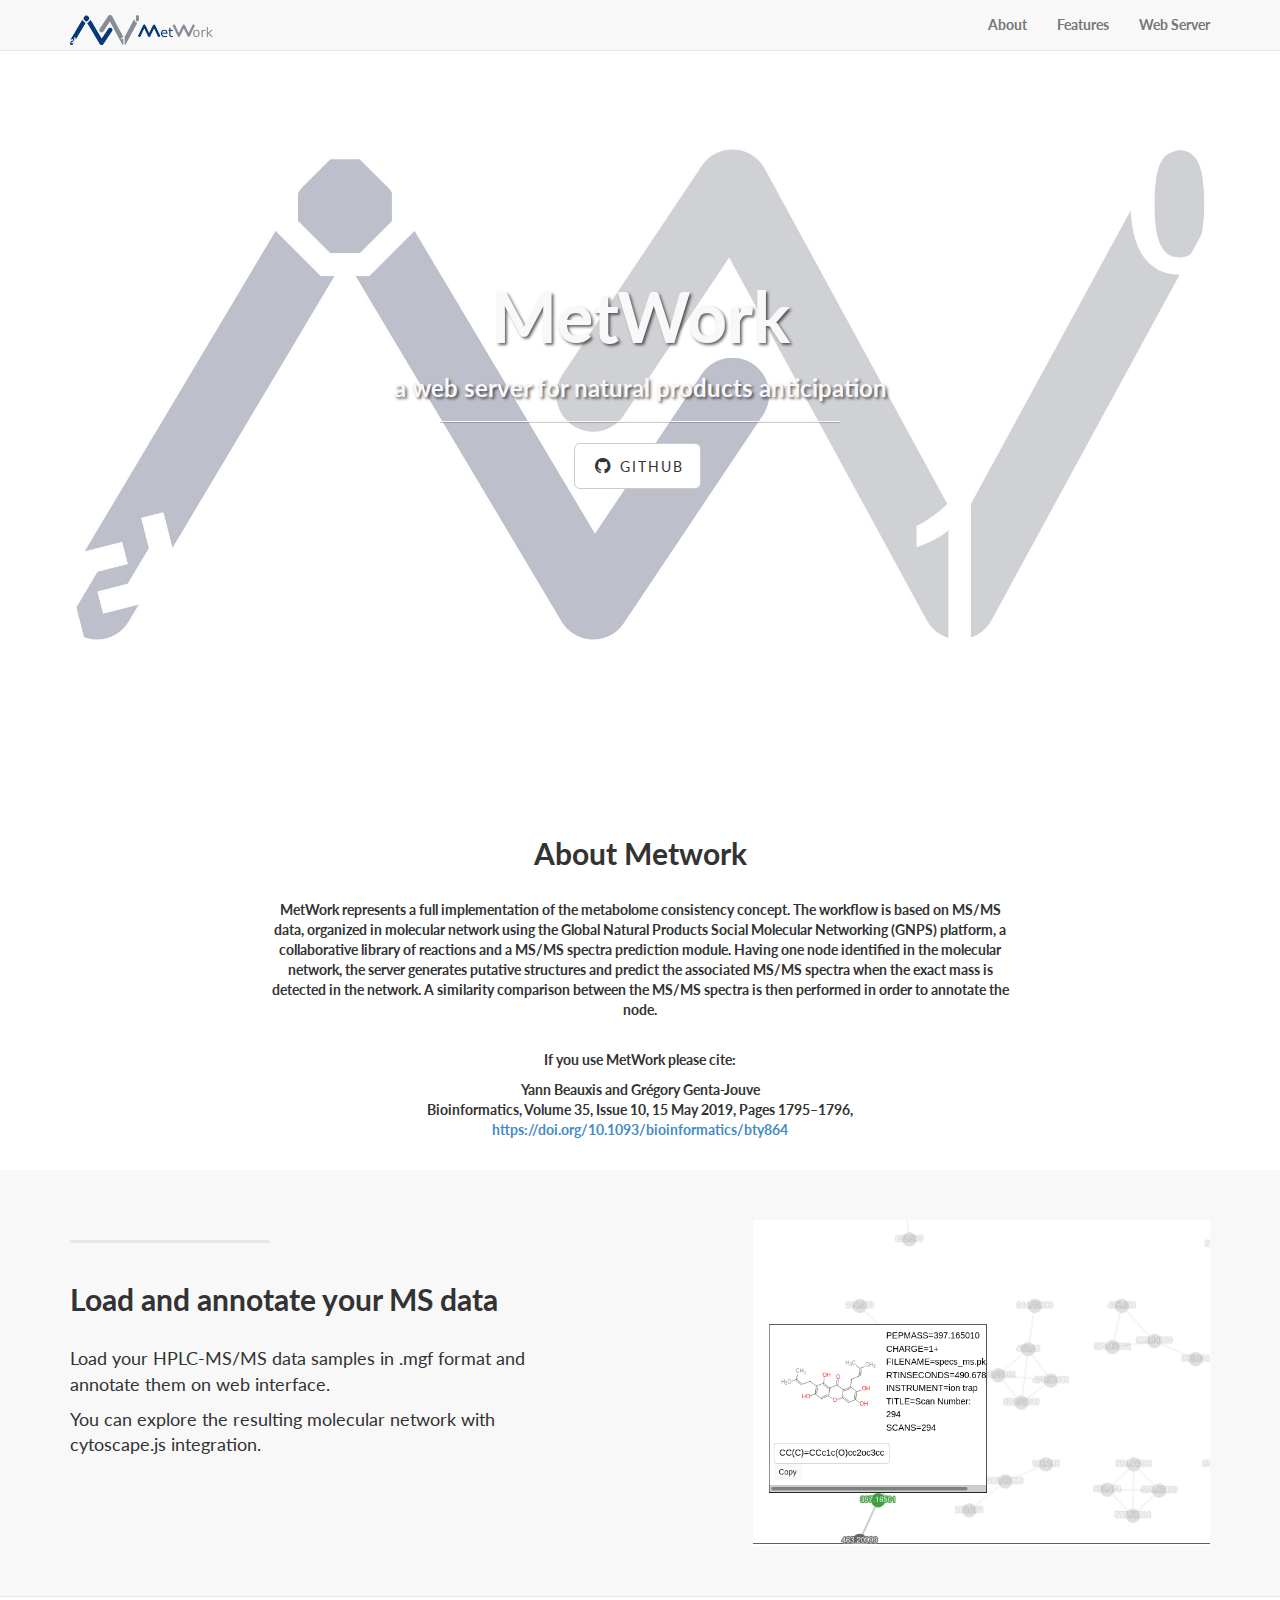
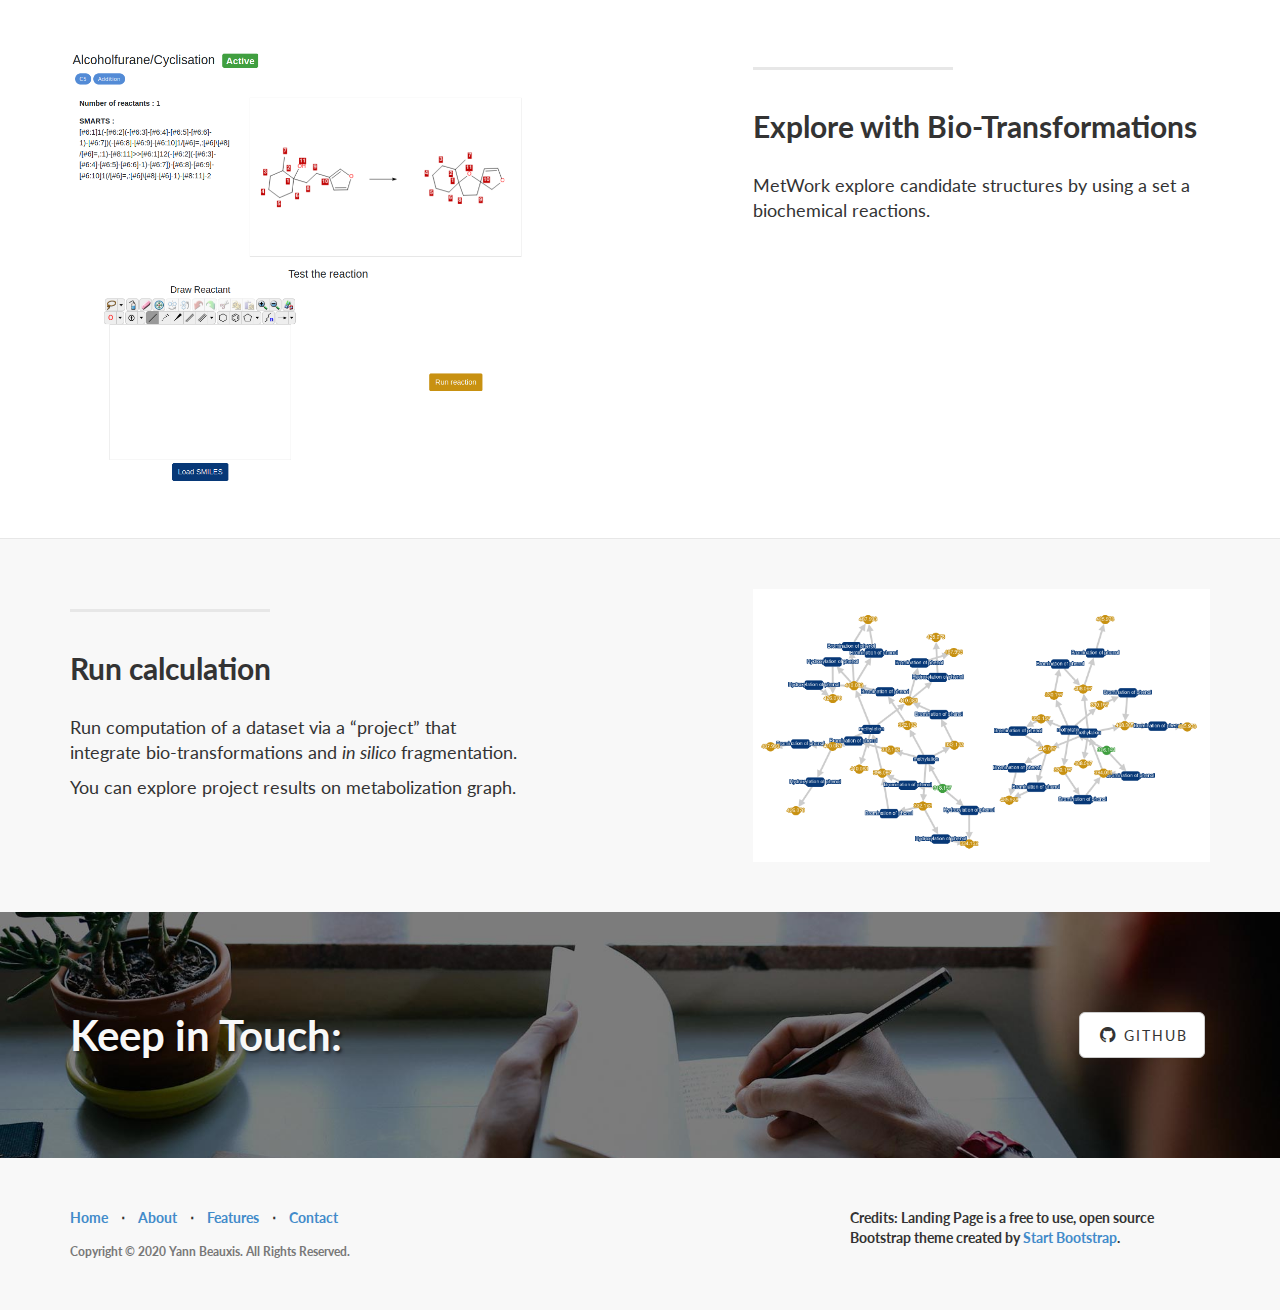
==== index.html @ 69a97849 "init" ====
<!DOCTYPE html>
<html>
	<head>

    <meta charset="utf-8">
    <meta http-equiv="X-UA-Compatible" content="IE=edge">
    <meta name="viewport" content="width=device-width, initial-scale=1">
    <meta name="description" content="MetWork landing pagfe
">
    <meta name="author" content="Yann Beauxis">

    <title>MetWork</title>

    <!-- Bootstrap Core CSS -->
    <link href="css/bootstrap.min.css" rel="stylesheet">

    <!-- Custom CSS -->
    <link href="css/landing-page.css" rel="stylesheet">

    <!-- Custom Fonts -->
    <link href="font-awesome-4.1.0/css/font-awesome.min.css" rel="stylesheet" type="text/css">
    <link href="http://fonts.googleapis.com/css?family=Lato:300,400,700,300italic,400italic,700italic" rel="stylesheet" type="text/css">

    <!-- HTML5 Shim and Respond.js IE8 support of HTML5 elements and media queries -->
    <!-- WARNING: Respond.js doesn't work if you view the page via file:// -->
    <!--[if lt IE 9]>
        <script src="https://oss.maxcdn.com/libs/html5shiv/3.7.0/html5shiv.js"></script>
        <script src="https://oss.maxcdn.com/libs/respond.js/1.4.2/respond.min.js"></script>
    <![endif]-->

</head>

	<body>
		<!-- Navigation -->
<nav class="navbar navbar-default navbar-fixed-top" role="navigation">

    <div class="container">
        <!-- Brand and toggle get grouped for better mobile display -->
        <div class="navbar-header page-scroll">
            <button type="button" class="navbar-toggle" data-toggle="collapse"
                data-target="#bs-example-navbar-collapse-1">
                <span class="sr-only">Toggle navigation</span>
                <span class="icon-bar"></span>
                <span class="icon-bar"></span>
                <span class="icon-bar"></span>
            </button>
            <a class="navbar-brand page-scroll" href="#home">
                <img src="img/logo-text-inline.png" height="30" alt="MetWork ">
            </a>
        </div>
        <!-- Collect the nav links, forms, and other content for toggling -->
        <div class="collapse navbar-collapse" id="bs-example-navbar-collapse-1">
            <ul class="nav navbar-nav navbar-right">
                <li>
                    <a class="page-scroll" href="#about">About</a>
                </li>
                <li>
                    <a class="page-scroll" href="#features">Features</a>
                </li>
                <li>
                    <a href="https://metwork.pharmacie.parisdescartes.fr/">Web Server</a>
                </li>
                <!-- <li>
                    <a class="page-scroll" href="#contact">Contact</a>
                </li> -->
            </ul>
        </div>
        <!-- /.navbar-collapse -->
    </div>
    <!-- /.container -->
</nav>

<section id="home">
    <!-- Header -->
    <div class="intro-header">

        <div class="container">

            <div class="row">
                <div class="col-lg-12">
                    <div class="intro-message">
                        <h1>MetWork</h1>
                        <h3>a web server for natural products anticipation</h3>
                        <hr class="intro-divider">
                        <ul class="list-inline intro-social-buttons">
                            
                            <li>
                                <a href="https://github.com/metwork-project/metwork-frontend" class="btn btn-default btn-lg"><i
                                        class="fa fa-github fa-fw"></i> <span
                                        class="network-name">github</span></a>
                            </li>
                            
                        </ul>
                    </div>
                </div>
            </div>

        </div>
        <!-- /.container -->

    </div>
    <!-- /.intro-header -->
</section>
		<!-- About Section -->
<section id="about" class="container content-section text-center">
  <div class="row">
    <div class="col-lg-8 col-lg-offset-2">
      <br /><br />
      <h2>About Metwork</h2>
      <br />
      <p>MetWork represents a full implementation of the metabolome consistency concept. The workflow is based on MS/MS
        data,
        organized in molecular network using the Global Natural Products Social Molecular Networking (GNPS) platform, a
        collaborative library of reactions and a MS/MS spectra prediction module. Having one node identified in the
        molecular network, the server generates putative structures and predict the associated MS/MS spectra when the
        exact mass is detected in the network. A similarity comparison between the MS/MS spectra is then performed in
        order to annotate the node.</p>

      <br />
      <p>If you use MetWork please cite:</p>
      <p>
        Yann Beauxis and Grégory Genta-Jouve
        <br />
        Bioinformatics, Volume 35, Issue 10, 15 May 2019, Pages 1795–1796,
        <br />
        <a href="https://doi.org/10.1093/bioinformatics/bty864" target="_blank">
          https://doi.org/10.1093/bioinformatics/bty864
        </a>
      </p>
      <br />
    </div>
  </div>
</section>
		<section id="features">
    <!-- Page Content -->
    
    
    
    <div class="content-section-a">

        <div class="container">

            <div class="row">
                <div class="col-lg-5 col-sm-6">
                    <hr class="section-heading-spacer">
                    <div class="clearfix"></div>
                    <h2 class="section-heading">Load and annotate your MS data</h2>
                    <div class="lead"><p>Load your HPLC-MS/MS data samples in .mgf format and annotate them on web interface.</p>

<p>You can explore the resulting molecular network with cytoscape.js integration.</p>
</div>
                </div>
                <div class="col-lg-5 col-lg-offset-2 col-sm-6">
                    <img class="img-responsive" src="img/features/data.png" alt="">
                </div>
            </div>

        </div>
        <!-- /.container -->

    </div>
    <!-- /.content-section-a -->
    
    
    
    

    <div class="content-section-b">

        <div class="container">

            <div class="row">
                <div class="col-lg-5 col-lg-offset-1 col-sm-push-6  col-sm-6">
                    <hr class="section-heading-spacer">
                    <div class="clearfix"></div>
                    <h2 class="section-heading">Explore with Bio-Transformations</h2>
                    <div class="lead"><p>MetWork explore candidate structures by using a set a biochemical reactions.</p>
</div>
                </div>
                <div class="col-lg-5 col-sm-pull-6  col-sm-6">
                    <img class="img-responsive" src="img/features/reactions.png" alt="">
                </div>
            </div>

        </div>
        <!-- /.container -->

    </div>
    <!-- /.content-section-b -->
    
    
    
    
    <div class="content-section-a">

        <div class="container">

            <div class="row">
                <div class="col-lg-5 col-sm-6">
                    <hr class="section-heading-spacer">
                    <div class="clearfix"></div>
                    <h2 class="section-heading">Run calculation</h2>
                    <div class="lead"><p>Run computation of a dataset via a “project” that integrate bio-transformations and <i>in silico</i> fragmentation.</p>

<p>You can explore project results on metabolization graph.</p>
</div>
                </div>
                <div class="col-lg-5 col-lg-offset-2 col-sm-6">
                    <img class="img-responsive" src="img/features/projects.png" alt="">
                </div>
            </div>

        </div>
        <!-- /.container -->

    </div>
    <!-- /.content-section-a -->
    
    
</section>
		<section id="contact">
	<div class="banner">
		<div class="container">

			<div class="row">
				<div class="col-lg-6">
					<h2>Keep in Touch:</h2>
				</div>
				<div class="col-lg-6">
					<ul class="list-inline banner-social-buttons">
						
						<li>
							<a href="https://github.com/metwork-project/metwork-frontend" class="btn btn-default btn-lg"><i class="fa fa-github fa-fw"></i> <span class="network-name">github</span></a>
						</li>
						
					</ul>
				</div>
			</div>

		</div>
		<!-- /.container -->

	</div>
</section>
<!-- /.banner -->
		<!-- Footer -->
<footer>
    <div class="container">
        <div class="row">
            <div class="col-md-8">
                <ul class="list-inline">
                    <li>
                        <a href="#home">Home</a>
                    </li>
                    <li class="footer-menu-divider">&sdot;</li>
                    <li>
                        <a href="#about">About</a>
                    </li>
                    <li class="footer-menu-divider">&sdot;</li>
                    <li>
                        <a href="#features">Features</a>
                    </li>
                    <li class="footer-menu-divider">&sdot;</li>
                    <li>
                        <a href="#contact">Contact</a>
                    </li>
                </ul>
                <p class="copyright text-muted small">Copyright &copy; 2020 Yann Beauxis. All Rights Reserved.</p>
            </div>
            <div class="col-md-4">
                Credits: Landing Page is a free to use, open source Bootstrap theme created by <a href="http://startbootstrap.com/">Start Bootstrap</a>.
            </div>
        </div>
    </div>
</footer>
		<!-- jQuery Version 1.11.0 -->
<script src="js/jquery-1.11.0.js"></script>

<!-- Plugin JavaScript -->
    <script src="js/jquery.easing.min.js"></script>

<!-- Bootstrap Core JavaScript -->
<script src="js/bootstrap.min.js"></script>

<!-- Custom Theme JavaScript -->
<script src="js/landing-page.js"></script>

	</body>
</html>
---- css/landing-page.css ----
/*!
 * Start Bootstrap - Landing Page Bootstrap Theme (http://startbootstrap.com)
 * Code licensed under the Apache License v2.0.
 * For details, see http://www.apache.org/licenses/LICENSE-2.0.
 */

body,
html {
    width: 100%;
    height: 100%;
}

body,
h1,
h2,
h3,
h4,
h5,
h6 {
    font-family: "Lato","Helvetica Neue",Helvetica,Arial,sans-serif;
    font-weight: 700;
}

.lead {
    font-size: 18px;
    font-weight: 400;
}

.intro-header {
    padding-top: 50px; /* If you're making other pages, make sure there is 50px of padding to make sure the navbar doesn't overlap content! */
    padding-bottom: 50px;
    text-align: center;
    color: #f8f8f8;
    background: url(../img/intro-bg.jpg) no-repeat center center;
    background-size: cover;
}

.intro-message {
    position: relative;
    padding-top: 20%;
    padding-bottom: 20%;
}

.intro-message > h1 {
    margin: 0;
    text-shadow: 2px 2px 3px rgba(0,0,0,0.6);
    font-size: 5em;
}

.intro-divider {
    width: 400px;
    border-top: 1px solid #f8f8f8;
    border-bottom: 1px solid rgba(0,0,0,0.2);
}

.intro-message > h3 {
    text-shadow: 2px 2px 3px rgba(0,0,0,0.6);
}

@media(max-width:767px) {
    .intro-message {
        padding-bottom: 15%;
    }

    .intro-message > h1 {
        font-size: 3em;
    }

    ul.intro-social-buttons > li {
        display: block;
        margin-bottom: 20px;
        padding: 0;
    }

    ul.intro-social-buttons > li:last-child {
        margin-bottom: 0;
    }

    .intro-divider {
        width: 100%;
    }
}

.network-name {
    text-transform: uppercase;
    font-size: 14px;
    font-weight: 400;
    letter-spacing: 2px;
}

.content-section-a {
    padding: 50px 0;
    background-color: #f8f8f8;
}

.content-section-b {
    padding: 50px 0;
    border-top: 1px solid #e7e7e7;
    border-bottom: 1px solid #e7e7e7;
}

.section-heading {
    margin-bottom: 30px;
}

.section-heading-spacer {
    float: left;
    width: 200px;
    border-top: 3px solid #e7e7e7;
}

.banner {
    padding: 100px 0;
    color: #f8f8f8;
    background: url(../img/banner-bg.jpg) no-repeat center center;
    background-size: cover;
}

.banner h2 {
    margin: 0;
    text-shadow: 2px 2px 3px rgba(0,0,0,0.6);
    font-size: 3em;
}

.banner ul {
    margin-bottom: 0;
}

.banner-social-buttons {
    float: right;
    margin-top: 0;
}

@media(max-width:1199px) {
    ul.banner-social-buttons {
        float: left;
        margin-top: 15px;
    }
}

@media(max-width:767px) {
    .banner h2 {
        margin: 0;
        text-shadow: 2px 2px 3px rgba(0,0,0,0.6);
        font-size: 3em;
    }

    ul.banner-social-buttons > li {
        display: block;
        margin-bottom: 20px;
        padding: 0;
    }

    ul.banner-social-buttons > li:last-child {
        margin-bottom: 0;
    }
}

footer {
    padding: 50px 0;
    background-color: #f8f8f8;
}

p.copyright {
    margin: 15px 0 0;
}
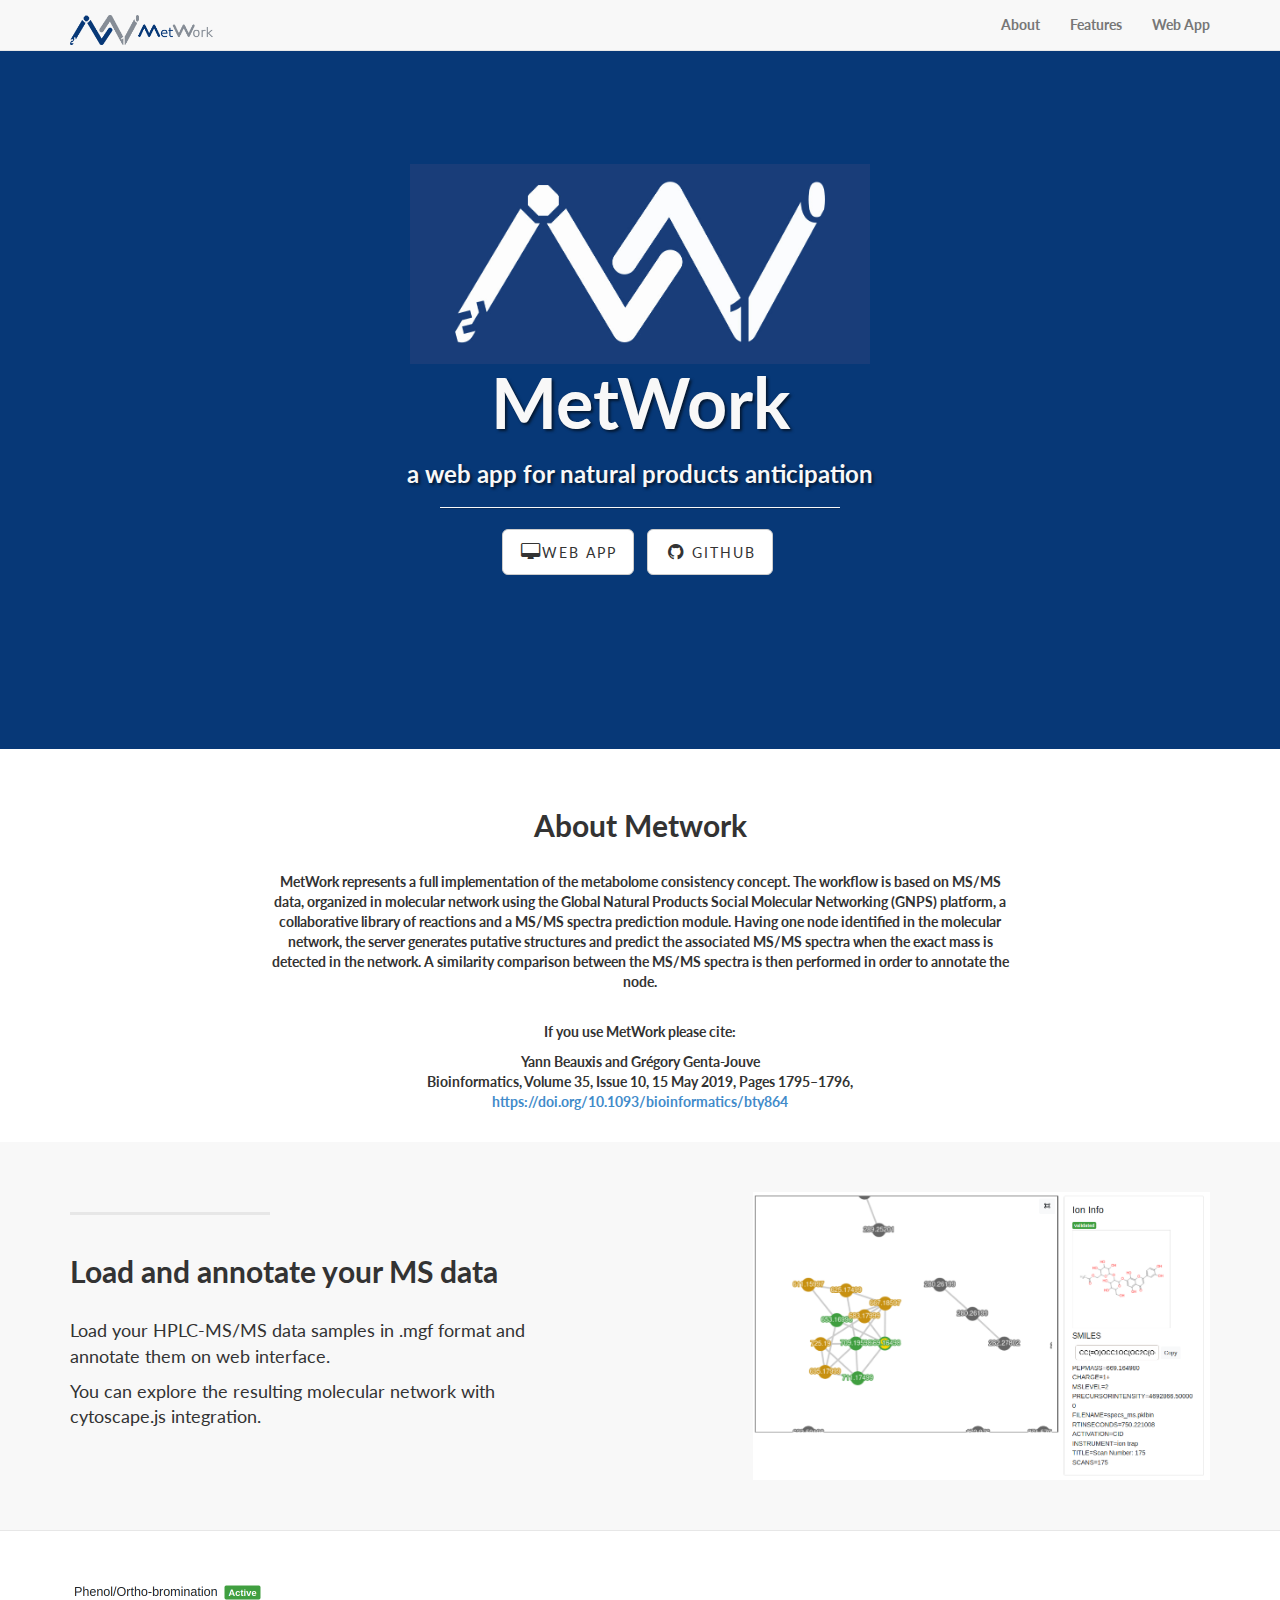
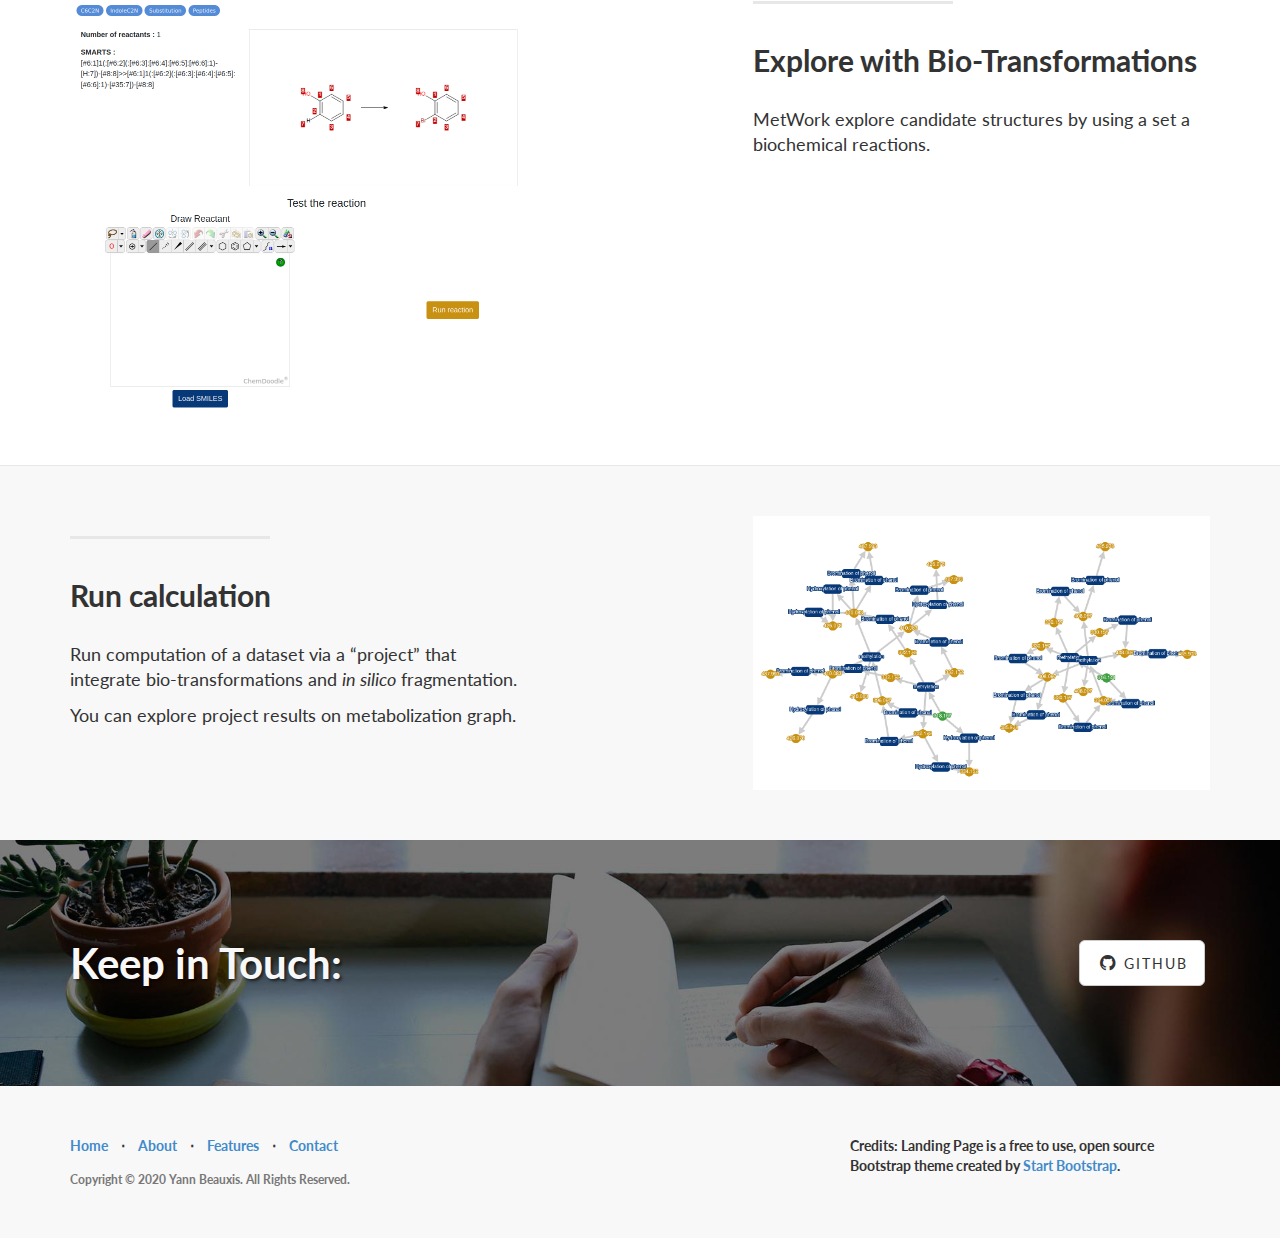
==== commit 77840948: "update" ====
--- a/index.html
+++ b/index.html
@@ -19,7 +19,9 @@
 
     <!-- Custom Fonts -->
     <link href="font-awesome-4.1.0/css/font-awesome.min.css" rel="stylesheet" type="text/css">
-    <link href="http://fonts.googleapis.com/css?family=Lato:300,400,700,300italic,400italic,700italic" rel="stylesheet" type="text/css">
+    <link href="http://fonts.googleapis.com/css?family=Lato:300,400,700,300italic,400italic,700italic" rel="stylesheet"
+        type="text/css">
+    <link rel="icon" href="/img/favicon.svg">
 
     <!-- HTML5 Shim and Respond.js IE8 support of HTML5 elements and media queries -->
     <!-- WARNING: Respond.js doesn't work if you view the page via file:// -->
@@ -58,7 +60,7 @@
                     <a class="page-scroll" href="#features">Features</a>
                 </li>
                 <li>
-                    <a href="https://metwork.pharmacie.parisdescartes.fr/">Web Server</a>
+                    <a href="https://metwork.pharmacie.parisdescartes.fr/">Web App</a>
                 </li>
                 <!-- <li>
                     <a class="page-scroll" href="#contact">Contact</a>
@@ -79,17 +81,24 @@
             <div class="row">
                 <div class="col-lg-12">
                     <div class="intro-message">
+                        <img src="img/intro-bg.jpg" height="200px">
                         <h1>MetWork</h1>
-                        <h3>a web server for natural products anticipation</h3>
+                        <h3>a web app for natural products anticipation</h3>
                         <hr class="intro-divider">
                         <ul class="list-inline intro-social-buttons">
+                            <li>
+                                <a href="https://metwork.pharmacie.parisdescartes.fr" class="btn btn-default btn-lg">
+                                    <i class="fa fa-desktop fa-fw"></i><span class="network-name">Web
+                                        App</span></a>
+                            </li>
                             
                             <li>
-                                <a href="https://github.com/metwork-project/metwork-frontend" class="btn btn-default btn-lg"><i
+                                <a href="https://github.com/metwork-project" class="btn btn-default btn-lg"><i
                                         class="fa fa-github fa-fw"></i> <span
                                         class="network-name">github</span></a>
                             </li>
                             
+
                         </ul>
                     </div>
                 </div>
@@ -230,7 +239,7 @@
 					<ul class="list-inline banner-social-buttons">
 						
 						<li>
-							<a href="https://github.com/metwork-project/metwork-frontend" class="btn btn-default btn-lg"><i class="fa fa-github fa-fw"></i> <span class="network-name">github</span></a>
+							<a href="https://github.com/metwork-project" class="btn btn-default btn-lg"><i class="fa fa-github fa-fw"></i> <span class="network-name">github</span></a>
 						</li>
 						
 					</ul>
--- a/css/landing-page.css
+++ b/css/landing-page.css
@@ -31,14 +31,14 @@
     padding-bottom: 50px;
     text-align: center;
     color: #f8f8f8;
-    background: url(../img/intro-bg.jpg) no-repeat center center;
+    background-color:#073877ff;
     background-size: cover;
 }
 
 .intro-message {
     position: relative;
-    padding-top: 20%;
-    padding-bottom: 20%;
+    padding-top: 10%;
+    padding-bottom: 10%;
 }
 
 .intro-message > h1 {
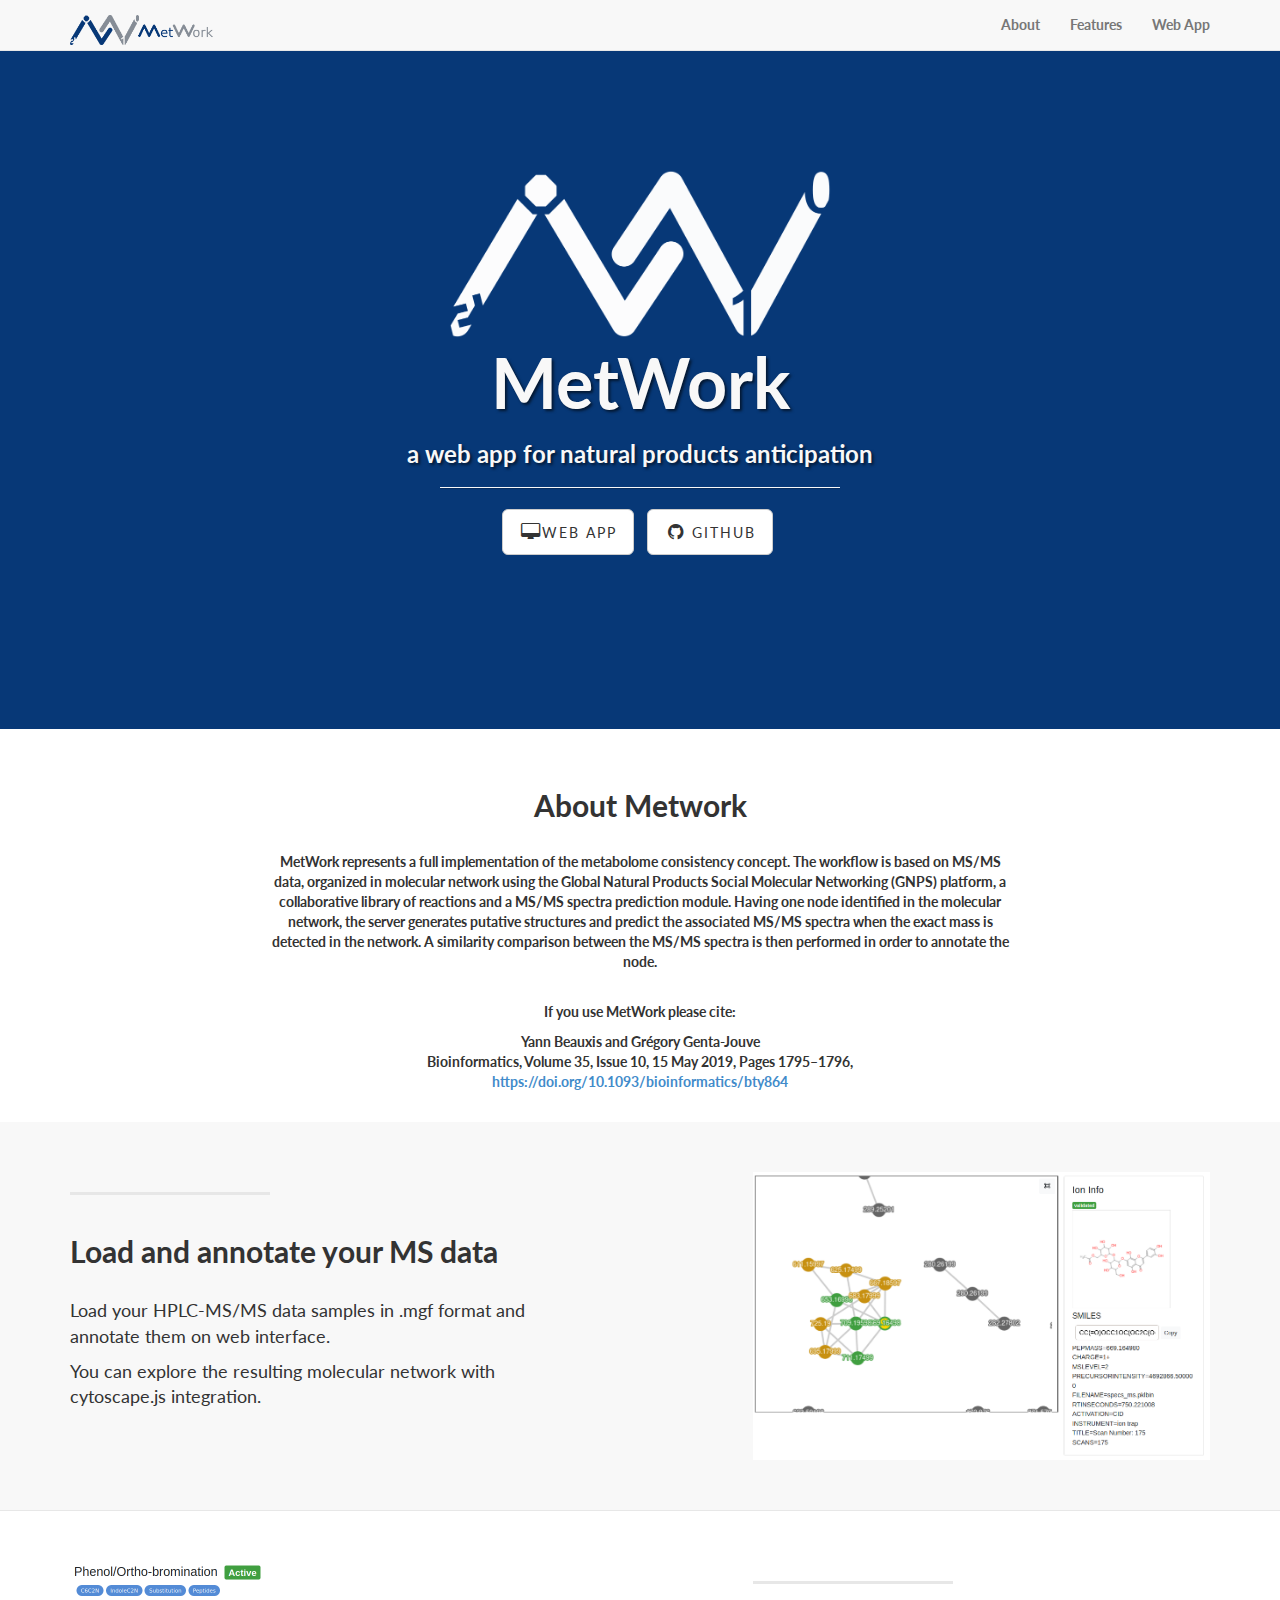
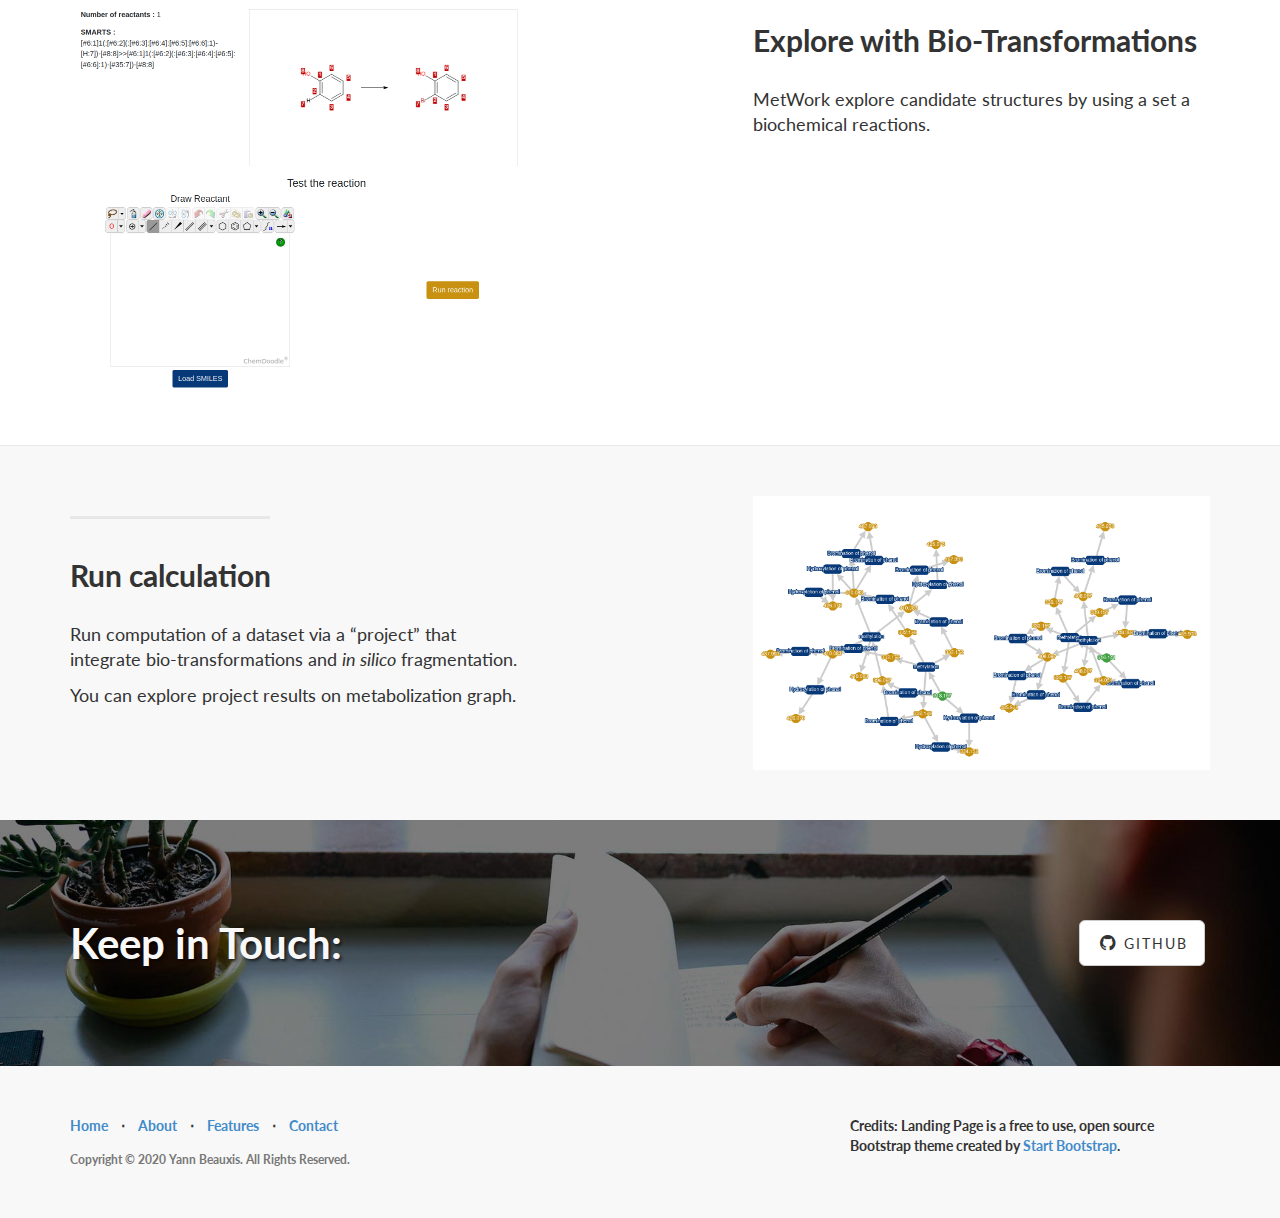
==== commit 5433c21d: "update logo png" ====
--- a/index.html
+++ b/index.html
@@ -81,7 +81,7 @@
             <div class="row">
                 <div class="col-lg-12">
                     <div class="intro-message">
-                        <img src="img/intro-bg.jpg" height="200px">
+                        <img src="img/intro-bg.png" height="180px">
                         <h1>MetWork</h1>
                         <h3>a web app for natural products anticipation</h3>
                         <hr class="intro-divider">
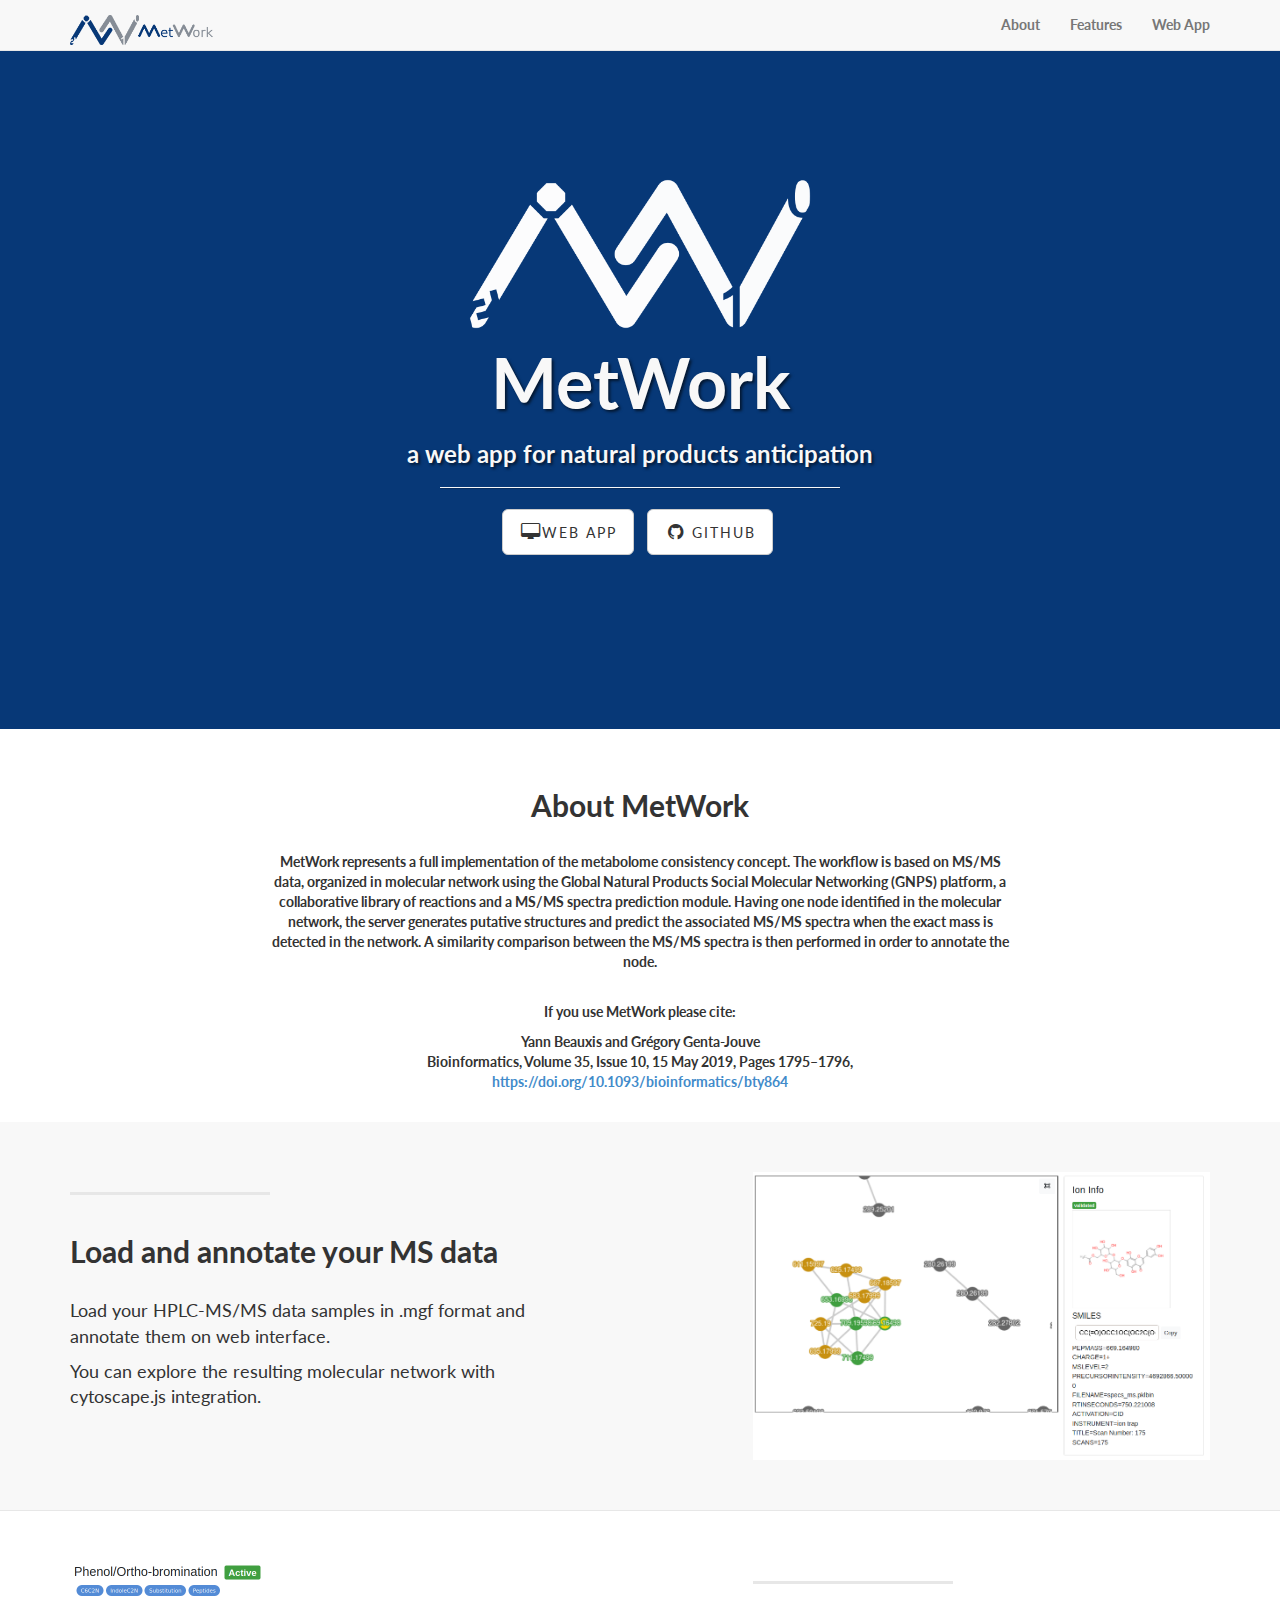
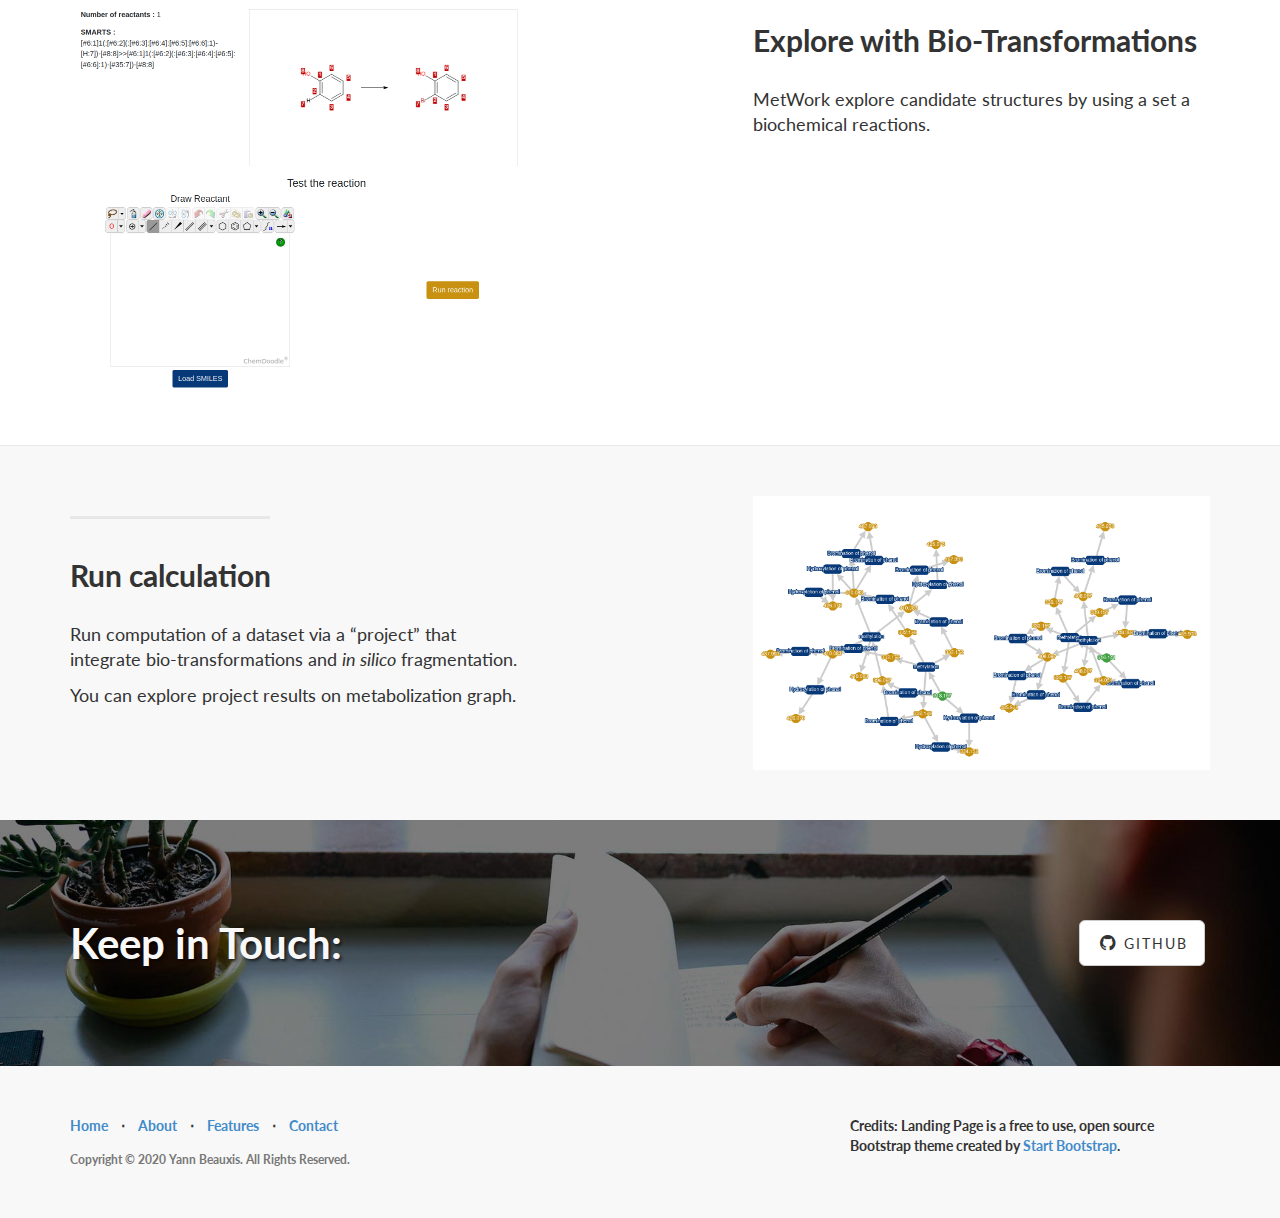
==== commit ad882ce9: "update" ====
--- a/index.html
+++ b/index.html
@@ -115,7 +115,7 @@
   <div class="row">
     <div class="col-lg-8 col-lg-offset-2">
       <br /><br />
-      <h2>About Metwork</h2>
+      <h2>About MetWork</h2>
       <br />
       <p>MetWork represents a full implementation of the metabolome consistency concept. The workflow is based on MS/MS
         data,
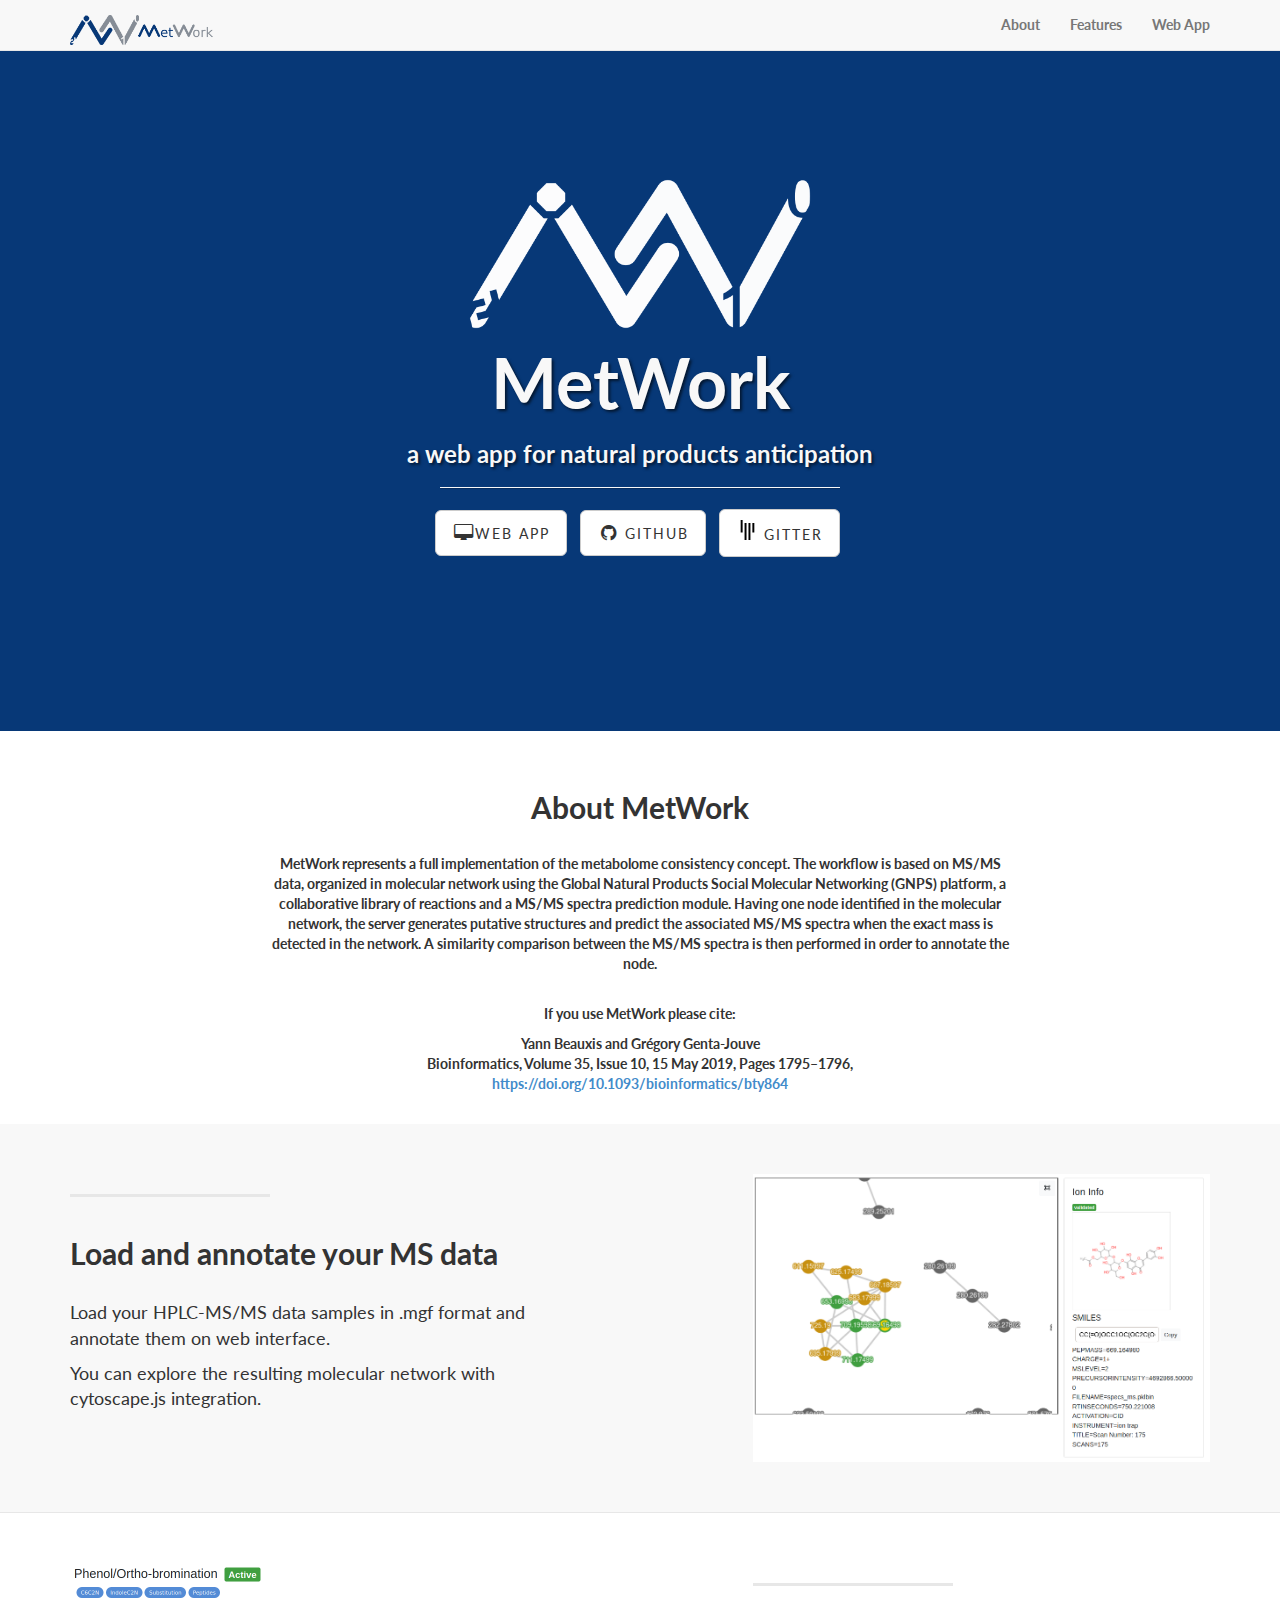
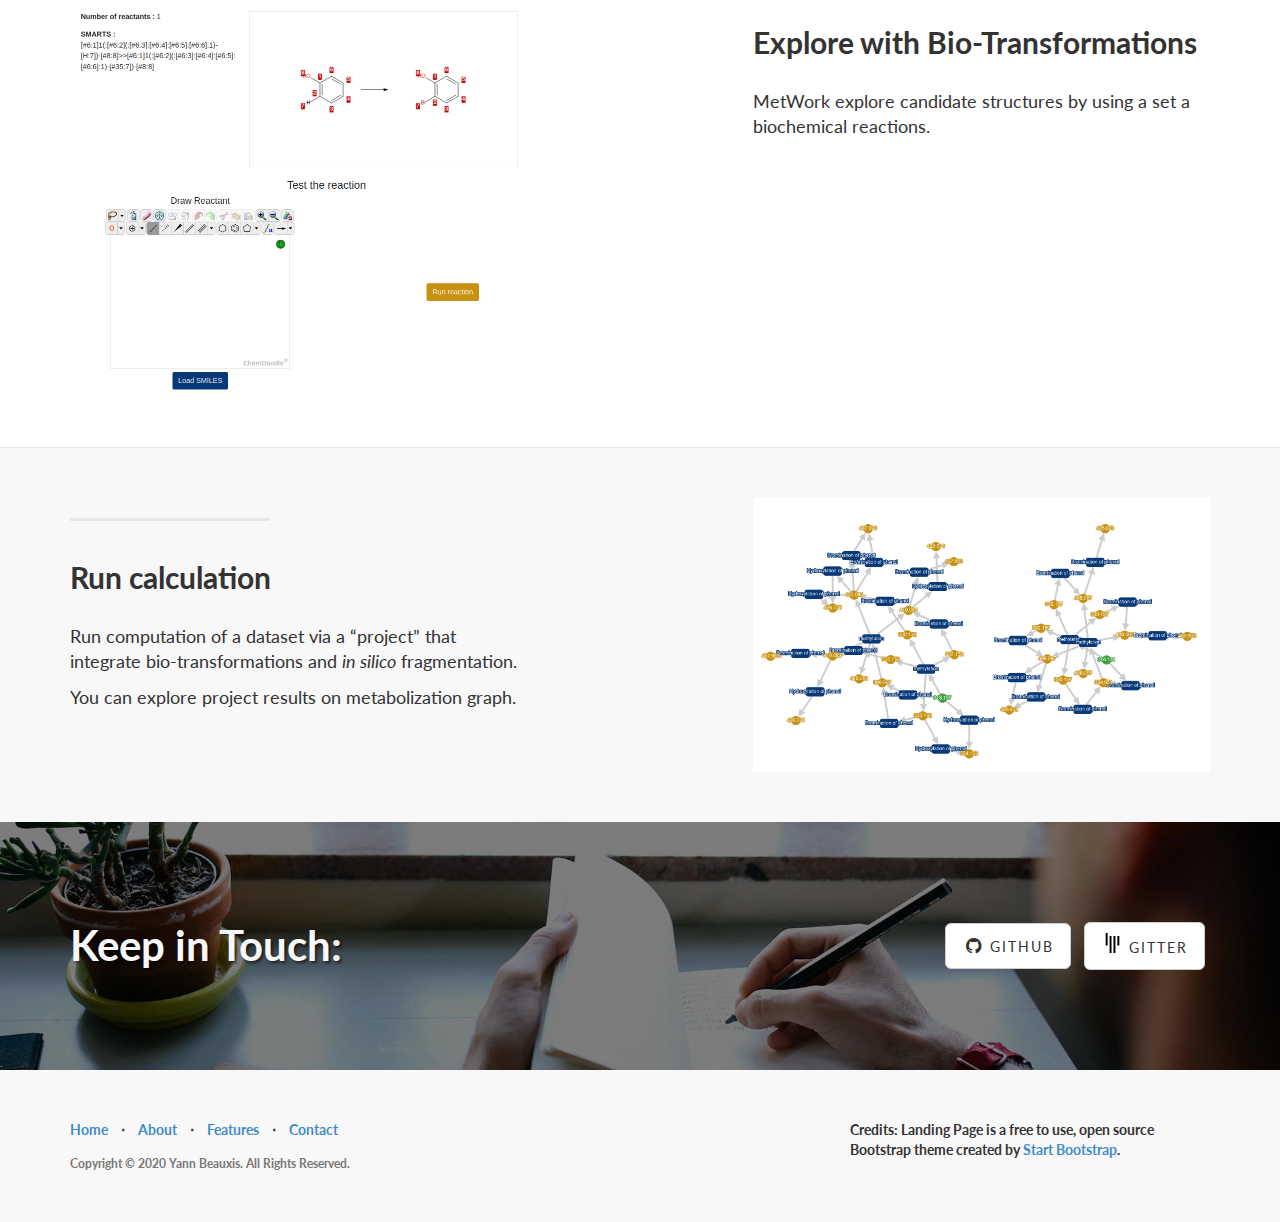
==== commit 5ddf9ee4: "gitter" ====
--- a/index.html
+++ b/index.html
@@ -87,15 +87,22 @@
                         <hr class="intro-divider">
                         <ul class="list-inline intro-social-buttons">
                             <li>
-                                <a href="https://metwork.pharmacie.parisdescartes.fr" class="btn btn-default btn-lg">
+                                <a href="https://metwork.pharmacie.parisdescartes.fr" class="btn btn-default btn-lg"
+                                    target="_blank" rel="noopener noreferrer">
                                     <i class="fa fa-desktop fa-fw"></i><span class="network-name">Web
                                         App</span></a>
                             </li>
                             
                             <li>
-                                <a href="https://github.com/metwork-project" class="btn btn-default btn-lg"><i
-                                        class="fa fa-github fa-fw"></i> <span
+                                <a href="https://github.com/metwork-project" class="btn btn-default btn-lg" target="_blank"
+                                    rel="noopener noreferrer"><i class="fa fa-github fa-fw"></i> <span
                                         class="network-name">github</span></a>
+                            </li>
+                            
+                            <li>
+                                <a href="https://gitter.im/metwork-project/community" class="btn btn-default btn-lg" target="_blank"
+                                    rel="noopener noreferrer"><i class="fa fa-gitter fa-fw"></i> <span
+                                        class="network-name">gitter</span></a>
                             </li>
                             
 
@@ -239,7 +246,15 @@
 					<ul class="list-inline banner-social-buttons">
 						
 						<li>
-							<a href="https://github.com/metwork-project" class="btn btn-default btn-lg"><i class="fa fa-github fa-fw"></i> <span class="network-name">github</span></a>
+							<a href="https://github.com/metwork-project" class="btn btn-default btn-lg" target="_blank"
+								rel="noopener noreferrer"><i class="fa fa-github fa-fw"></i> <span
+									class="network-name">github</span></a>
+						</li>
+						
+						<li>
+							<a href="https://gitter.im/metwork-project/community" class="btn btn-default btn-lg" target="_blank"
+								rel="noopener noreferrer"><i class="fa fa-gitter fa-fw"></i> <span
+									class="network-name">gitter</span></a>
 						</li>
 						
 					</ul>
--- a/css/landing-page.css
+++ b/css/landing-page.css
@@ -163,4 +163,9 @@
 
 p.copyright {
     margin: 15px 0 0;
-}+}
+
+.fa-gitter {
+    height: 20px;
+    content: url("/img/gitter-brands.svg");
+  }